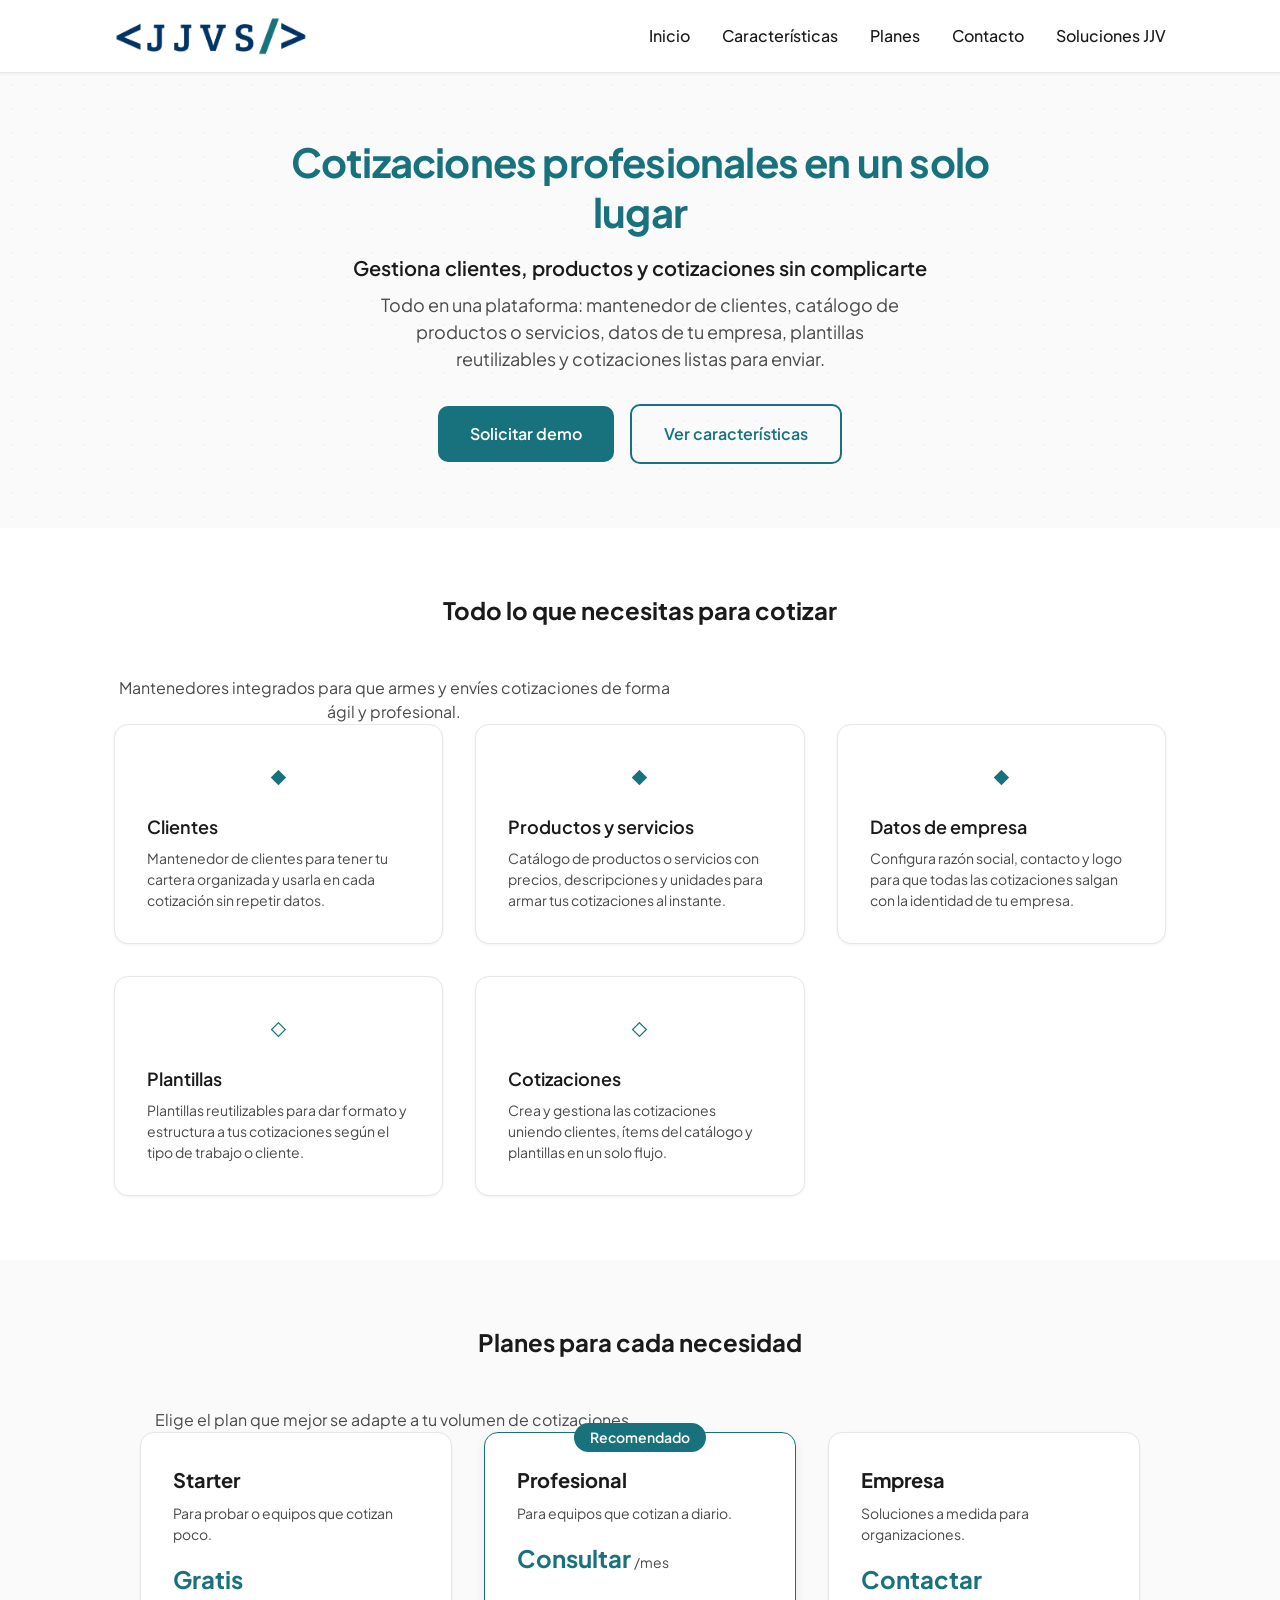
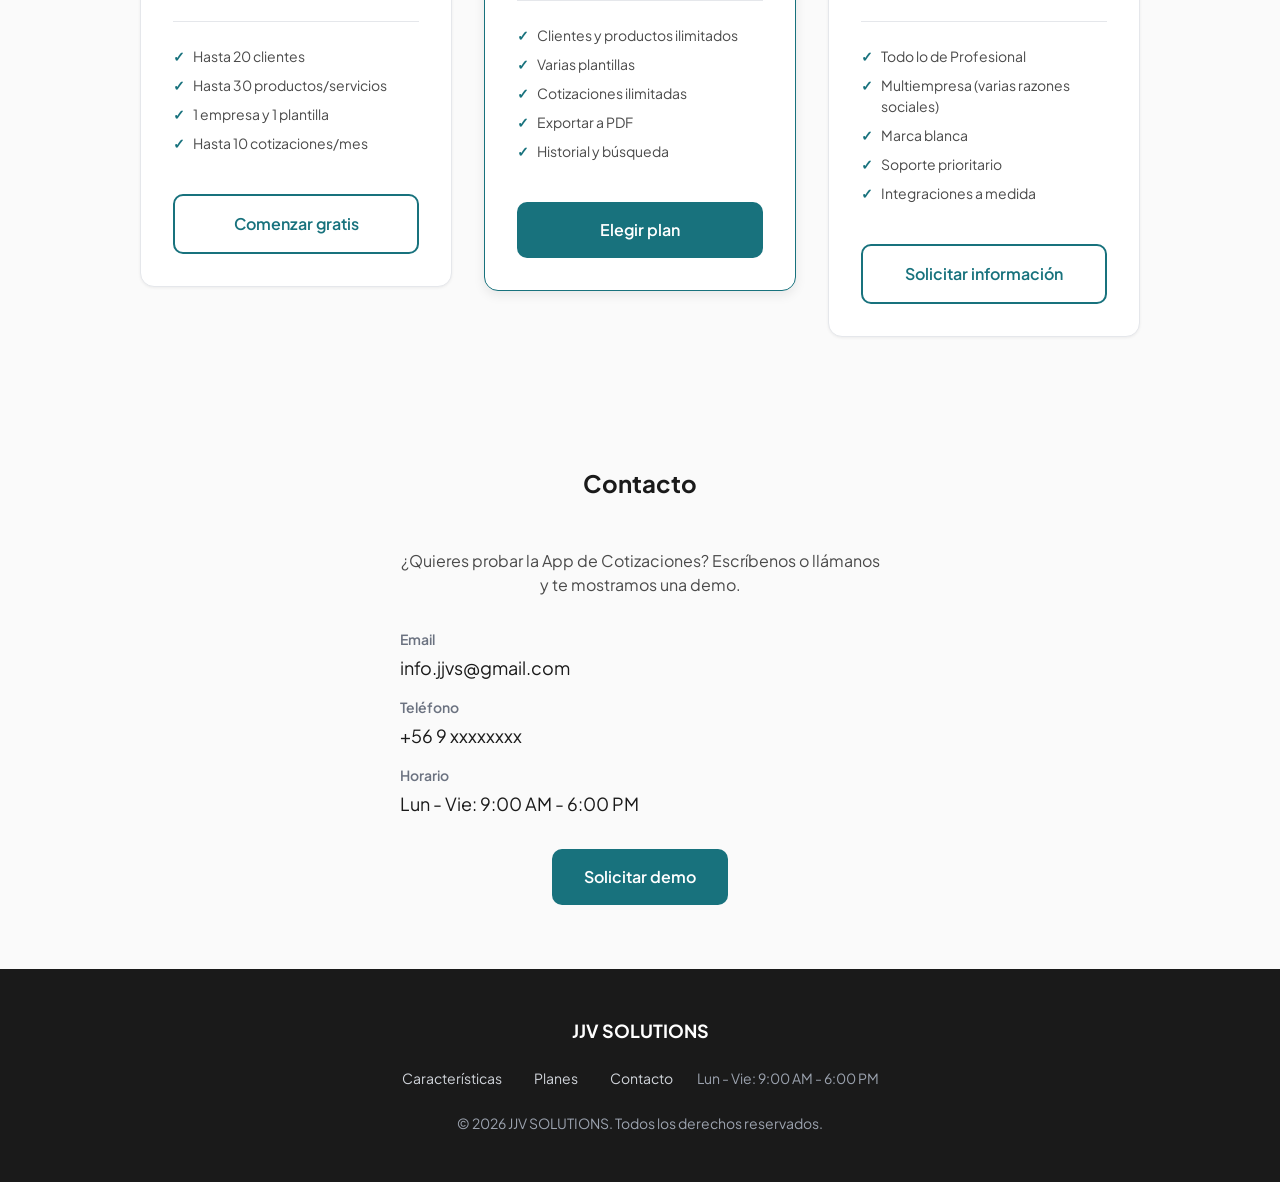
==== cotizaciones.html @ 113cea76 "first commit" ====
<!DOCTYPE html>
<html lang="es">
<head>
  <meta charset="UTF-8">
  <meta name="viewport" content="width=device-width, initial-scale=1.0">
  <meta name="description" content="App de Cotizaciones: gestiona clientes, productos, plantillas y emite cotizaciones profesionales. Todo en una sola plataforma. Solicita demo.">
  <title>App de Cotizaciones - Clientes, productos y cotizaciones | JJV SOLUTIONS</title>
  <link rel="preconnect" href="https://fonts.googleapis.com">
  <link rel="preconnect" href="https://fonts.gstatic.com" crossorigin>
  <link href="https://fonts.googleapis.com/css2?family=Plus+Jakarta+Sans:wght@400;500;600;700&display=swap" rel="stylesheet">
  <link rel="stylesheet" href="css/styles.css">
</head>
<body>
  <a href="#inicio" class="skip-link">Saltar al contenido principal</a>
  <header class="header" id="header">
    <div class="header__container">
      <a href="index.html" class="header__logo" aria-label="JJV SOLUTIONS - Inicio">
        <img src="assets/logo-2.png" alt="JJV SOLUTIONS - Logo" class="header__logo-img">
      </a>
      <button type="button" class="header__menu-btn" aria-label="Abrir menú" aria-expanded="false">
        <span class="header__menu-icon"></span>
      </button>
      <nav class="header__nav" aria-label="Navegación principal">
        <ul class="header__nav-list">
          <li><a href="#inicio" class="header__nav-link">Inicio</a></li>
          <li><a href="#caracteristicas" class="header__nav-link">Características</a></li>
          <li><a href="#planes" class="header__nav-link">Planes</a></li>
          <li><a href="#contacto" class="header__nav-link">Contacto</a></li>
          <li><a href="index.html#saas" class="header__nav-link">Soluciones JJV</a></li>
        </ul>
      </nav>
    </div>
  </header>

  <main>
    <section class="hero" id="inicio">
      <div class="hero__container">
        <h1 class="hero__title">Cotizaciones profesionales en un solo lugar</h1>
        <p class="hero__tagline">Gestiona clientes, productos y cotizaciones sin complicarte</p>
        <p class="hero__subtitle">Todo en una plataforma: mantenedor de clientes, catálogo de productos o servicios, datos de tu empresa, plantillas reutilizables y cotizaciones listas para enviar.</p>
        <div class="hero__actions">
          <a href="#contacto" class="btn btn--primary hero__cta">Solicitar demo</a>
          <a href="#caracteristicas" class="btn btn--secondary hero__cta-secondary">Ver características</a>
        </div>
      </div>
      <div class="hero__pattern" aria-hidden="true"></div>
    </section>

    <section class="section section--services" id="caracteristicas">
      <div class="container">
        <h2 class="section__title">Todo lo que necesitas para cotizar</h2>
        <p class="section__subtitle">Mantenedores integrados para que armes y envíes cotizaciones de forma ágil y profesional.</p>
        <div class="services-grid">
          <article class="card">
            <div class="card__icon" aria-hidden="true">◆</div>
            <h3 class="card__title">Clientes</h3>
            <p class="card__text">Mantenedor de clientes para tener tu cartera organizada y usarla en cada cotización sin repetir datos.</p>
          </article>
          <article class="card">
            <div class="card__icon" aria-hidden="true">◆</div>
            <h3 class="card__title">Productos y servicios</h3>
            <p class="card__text">Catálogo de productos o servicios con precios, descripciones y unidades para armar tus cotizaciones al instante.</p>
          </article>
          <article class="card">
            <div class="card__icon" aria-hidden="true">◆</div>
            <h3 class="card__title">Datos de empresa</h3>
            <p class="card__text">Configura razón social, contacto y logo para que todas las cotizaciones salgan con la identidad de tu empresa.</p>
          </article>
          <article class="card">
            <div class="card__icon" aria-hidden="true">◇</div>
            <h3 class="card__title">Plantillas</h3>
            <p class="card__text">Plantillas reutilizables para dar formato y estructura a tus cotizaciones según el tipo de trabajo o cliente.</p>
          </article>
          <article class="card">
            <div class="card__icon" aria-hidden="true">◇</div>
            <h3 class="card__title">Cotizaciones</h3>
            <p class="card__text">Crea y gestiona las cotizaciones uniendo clientes, ítems del catálogo y plantillas en un solo flujo.</p>
          </article>
        </div>
      </div>
    </section>

    <section class="section section--saas" id="planes">
      <div class="container">
        <h2 class="section__title">Planes para cada necesidad</h2>
        <p class="section__subtitle">Elige el plan que mejor se adapte a tu volumen de cotizaciones.</p>
        <div class="plans-grid">
          <article class="plan-card">
            <h3 class="plan-card__name">Starter</h3>
            <p class="plan-card__desc">Para probar o equipos que cotizan poco.</p>
            <div class="plan-card__price">
              <span class="plan-card__amount">Gratis</span>
            </div>
            <ul class="plan-card__features">
              <li>Hasta 20 clientes</li>
              <li>Hasta 30 productos/servicios</li>
              <li>1 empresa y 1 plantilla</li>
              <li>Hasta 10 cotizaciones/mes</li>
            </ul>
            <a href="#contacto" class="btn btn--secondary">Comenzar gratis</a>
          </article>
          <article class="plan-card plan-card--featured">
            <span class="plan-card__badge">Recomendado</span>
            <h3 class="plan-card__name">Profesional</h3>
            <p class="plan-card__desc">Para equipos que cotizan a diario.</p>
            <div class="plan-card__price">
              <span class="plan-card__amount">Consultar</span>
              <span class="plan-card__period">/mes</span>
            </div>
            <ul class="plan-card__features">
              <li>Clientes y productos ilimitados</li>
              <li>Varias plantillas</li>
              <li>Cotizaciones ilimitadas</li>
              <li>Exportar a PDF</li>
              <li>Historial y búsqueda</li>
            </ul>
            <a href="#contacto" class="btn btn--primary">Elegir plan</a>
          </article>
          <article class="plan-card">
            <h3 class="plan-card__name">Empresa</h3>
            <p class="plan-card__desc">Soluciones a medida para organizaciones.</p>
            <div class="plan-card__price">
              <span class="plan-card__amount">Contactar</span>
            </div>
            <ul class="plan-card__features">
              <li>Todo lo de Profesional</li>
              <li>Multiempresa (varias razones sociales)</li>
              <li>Marca blanca</li>
              <li>Soporte prioritario</li>
              <li>Integraciones a medida</li>
            </ul>
            <a href="#contacto" class="btn btn--secondary">Solicitar información</a>
          </article>
        </div>
      </div>
    </section>

    <section class="section section--contact" id="contacto">
      <div class="container">
        <h2 class="section__title">Contacto</h2>
        <div class="contact-content">
          <p class="contact__intro">¿Quieres probar la App de Cotizaciones? Escríbenos o llámanos y te mostramos una demo.</p>
          <ul class="contact-list">
            <li>
              <span class="contact-list__label">Email</span>
              <a href="mailto:info.jjvs@gmail.com" class="contact-list__link">info.jjvs@gmail.com</a>
            </li>
            <li>
              <span class="contact-list__label">Teléfono</span>
              <a href="tel:+56933481810" class="contact-list__link">+56 9 xxxxxxxx</a>
            </li>
            <li>
              <span class="contact-list__label">Horario</span>
              <span class="contact-list__value">Lun - Vie: 9:00 AM - 6:00 PM</span>
            </li>
          </ul>
          <a href="mailto:info.jjvs@gmail.com?subject=App%20Cotizaciones" class="btn btn--primary contact__cta">Solicitar demo</a>
        </div>
      </div>
    </section>
  </main>

  <footer class="footer">
    <div class="container footer__container">
      <div class="footer__brand">
        <a href="index.html" class="footer__logo-text">JJV SOLUTIONS</a>
      </div>
      <nav class="footer__nav" aria-label="Enlaces del pie">
        <a href="#caracteristicas" class="footer__link">Características</a>
        <a href="#planes" class="footer__link">Planes</a>
        <a href="#contacto" class="footer__link">Contacto</a>
      </nav>
      <p class="footer__schedule">Lun - Vie: 9:00 AM - 6:00 PM</p>
      <p class="footer__copy">&copy; <span id="year"></span> JJV SOLUTIONS. Todos los derechos reservados.</p>
    </div>
  </footer>

  <script src="js/main.js"></script>
</body>
</html>
---- css/styles.css ----
/* ============================================
   JJV SOLUTIONS - Landing page styles
   ============================================ */

:root {
  /* Colores */
  --color-primary: #18727d;
  --color-primary-light: #1e8a98;
  --color-primary-dark: #125a63;
  --color-bg: #ffffff;
  --color-bg-soft: #fafafa;
  --color-text: #1a1a1a;
  --color-text-muted: #4a4a4a;
  --color-text-light: #6b7280;
  --color-border: #e5e7eb;

  /* Tipografía */
  --font-family: 'Plus Jakarta Sans', -apple-system, BlinkMacSystemFont, sans-serif;
  --font-size-base: 1rem;
  --font-size-sm: 0.875rem;
  --font-size-lg: 1.125rem;
  --font-size-xl: 1.25rem;
  --font-size-2xl: 1.5rem;
  --font-size-3xl: 2rem;
  --font-size-4xl: 2.5rem;
  --line-height-tight: 1.25;
  --line-height-normal: 1.5;

  /* Espaciado */
  --space-xs: 0.25rem;
  --space-sm: 0.5rem;
  --space-md: 1rem;
  --space-lg: 1.5rem;
  --space-xl: 2rem;
  --space-2xl: 3rem;
  --space-3xl: 4rem;

  /* Bordes y sombras */
  --radius-sm: 6px;
  --radius-md: 10px;
  --radius-lg: 14px;
  --shadow-sm: 0 1px 3px rgba(0, 0, 0, 0.06);
  --shadow-md: 0 4px 12px rgba(0, 0, 0, 0.08);
  --shadow-lg: 0 10px 30px rgba(0, 0, 0, 0.1);

  /* Header */
  --header-height: 72px;
}

/* Reset y base */
*,
*::before,
*::after {
  box-sizing: border-box;
}

html {
  scroll-behavior: smooth;
}

body {
  margin: 0;
  font-family: var(--font-family);
  font-size: var(--font-size-base);
  line-height: var(--line-height-normal);
  color: var(--color-text);
  background-color: var(--color-bg);
}

img {
  max-width: 100%;
  height: auto;
  display: block;
}

.skip-link {
  position: absolute;
  top: -100px;
  left: var(--space-md);
  padding: var(--space-sm) var(--space-md);
  background: var(--color-primary);
  color: white;
  font-weight: 600;
  z-index: 1000;
  border-radius: var(--radius-sm);
  transition: top 0.2s ease;
}

.skip-link:focus {
  top: var(--space-md);
  outline: 2px solid white;
  outline-offset: 2px;
}

a {
  color: var(--color-primary);
  text-decoration: none;
}

a:hover {
  color: var(--color-primary-dark);
}

a:focus-visible,
button:focus-visible {
  outline: 2px solid var(--color-primary);
  outline-offset: 2px;
}

/* Utilidades */
.container {
  width: 100%;
  max-width: 1100px;
  margin-left: auto;
  margin-right: auto;
  padding-left: var(--space-lg);
  padding-right: var(--space-lg);
}

/* ============================================
   Header
   ============================================ */
.header {
  position: sticky;
  top: 0;
  z-index: 100;
  background-color: var(--color-bg);
  box-shadow: var(--shadow-sm);
  border-bottom: 1px solid var(--color-border);
}

.header__container {
  display: flex;
  align-items: center;
  justify-content: space-between;
  max-width: 1100px;
  margin: 0 auto;
  padding: var(--space-md) var(--space-lg);
  min-height: var(--header-height);
}

.header__logo {
  display: flex;
  align-items: center;
}

.header__logo-img {
  height: 40px;
  width: auto;
  object-fit: contain;
}

.header__menu-btn {
  display: none;
  flex-direction: column;
  justify-content: center;
  gap: 5px;
  width: 44px;
  height: 44px;
  padding: 0;
  border: none;
  background: transparent;
  cursor: pointer;
  border-radius: var(--radius-sm);
  color: var(--color-text);
}

.header__menu-btn:hover {
  background-color: var(--color-bg-soft);
}

.header__menu-icon,
.header__menu-icon::before,
.header__menu-icon::after {
  display: block;
  width: 22px;
  height: 2px;
  background-color: var(--color-text);
  border-radius: 1px;
  transition: transform 0.2s ease;
}

.header__menu-icon {
  position: relative;
}

.header__menu-icon::before,
.header__menu-icon::after {
  content: '';
  position: absolute;
  left: 0;
}

.header__menu-icon::before {
  top: -7px;
}

.header__menu-icon::after {
  top: 7px;
}

.header__menu-btn[aria-expanded="true"] .header__menu-icon {
  background: transparent;
}

.header__menu-btn[aria-expanded="true"] .header__menu-icon::before {
  top: 0;
  transform: rotate(45deg);
}

.header__menu-btn[aria-expanded="true"] .header__menu-icon::after {
  top: 0;
  transform: rotate(-45deg);
}

.header__nav-list {
  display: flex;
  align-items: center;
  gap: var(--space-xl);
  list-style: none;
  margin: 0;
  padding: 0;
}

.header__nav-link {
  font-weight: 500;
  color: var(--color-text);
  padding: var(--space-sm) 0;
}

.header__nav-link:hover {
  color: var(--color-primary);
}

/* ============================================
   Hero
   ============================================ */
.hero {
  position: relative;
  padding: var(--space-3xl) var(--space-lg);
  background-color: var(--color-bg-soft);
  overflow: hidden;
}

.hero__pattern {
  position: absolute;
  inset: 0;
  opacity: 0.04;
  background-image: radial-gradient(var(--color-primary) 1px, transparent 1px);
  background-size: 24px 24px;
  pointer-events: none;
}

.hero__container {
  position: relative;
  max-width: 700px;
  margin: 0 auto;
  text-align: center;
}

.hero__title {
  margin: 0 0 var(--space-md);
  font-size: clamp(var(--font-size-3xl), 5vw, var(--font-size-4xl));
  font-weight: 700;
  color: var(--color-primary);
  letter-spacing: -0.02em;
  line-height: var(--line-height-tight);
}

.hero__tagline {
  margin: 0 0 var(--space-sm);
  font-size: var(--font-size-xl);
  font-weight: 600;
  color: var(--color-text);
}

.hero__subtitle {
  margin: 0 0 var(--space-xl);
  font-size: var(--font-size-lg);
  color: var(--color-text-muted);
  max-width: 520px;
  margin-left: auto;
  margin-right: auto;
}

.hero__cta {
  display: inline-block;
}

.hero__actions {
  display: flex;
  flex-wrap: wrap;
  gap: var(--space-md);
  justify-content: center;
  align-items: center;
}

.hero__actions .hero__cta,
.hero__actions .hero__cta-secondary {
  margin: 0;
}

/* ============================================
   Botones
   ============================================ */
.btn {
  display: inline-block;
  padding: var(--space-md) var(--space-xl);
  font-family: var(--font-family);
  font-size: var(--font-size-base);
  font-weight: 600;
  text-align: center;
  border-radius: var(--radius-md);
  border: none;
  cursor: pointer;
  transition: background-color 0.2s ease, transform 0.1s ease;
}

.btn--primary {
  background-color: var(--color-primary);
  color: white;
}

.btn--primary:hover {
  background-color: var(--color-primary-light);
}

.btn--secondary {
  background-color: transparent;
  color: var(--color-primary);
  border: 2px solid var(--color-primary);
}

.btn--secondary:hover {
  background-color: rgba(24, 114, 125, 0.08);
}

.btn:active {
  transform: scale(0.98);
}

/* ============================================
   Secciones genéricas
   ============================================ */
.section {
  padding: var(--space-3xl) 0;
}

.section__title {
  margin: 0 0 var(--space-2xl);
  font-size: var(--font-size-2xl);
  font-weight: 700;
  color: var(--color-text);
  text-align: center;
}

.section__subtitle {
  margin: -var(--space-xl) auto var(--space-2xl);
  font-size: var(--font-size-base);
  color: var(--color-text-muted);
  text-align: center;
  max-width: 560px;
}

/* ============================================
   Servicios - Grid de cards
   ============================================ */
.section--services {
  background-color: var(--color-bg);
}

.services-grid {
  display: grid;
  grid-template-columns: repeat(auto-fit, minmax(280px, 1fr));
  gap: var(--space-xl);
}

.card {
  padding: var(--space-xl);
  background-color: var(--color-bg);
  border: 1px solid var(--color-border);
  border-radius: var(--radius-lg);
  box-shadow: var(--shadow-sm);
  transition: box-shadow 0.2s ease, border-color 0.2s ease;
}

.card:hover {
  box-shadow: var(--shadow-md);
  border-color: var(--color-primary);
}

.card__icon {
  min-width: 40px;
  width: auto;
  height: 40px;
  display: flex;
  align-items: center;
  justify-content: center;
  margin-bottom: var(--space-md);
  font-size: 1.25rem;
  color: var(--color-primary);
}

.card__title {
  margin: 0 0 var(--space-sm);
  font-size: var(--font-size-lg);
  font-weight: 600;
  color: var(--color-text);
}

.card__text {
  margin: 0;
  font-size: var(--font-size-sm);
  color: var(--color-text-muted);
  line-height: var(--line-height-normal);
}

.card__link {
  display: inline-block;
  margin-top: var(--space-md);
  font-size: var(--font-size-sm);
  font-weight: 600;
}

.card__link:hover {
  text-decoration: underline;
}

/* ============================================
   SaaS
   ============================================ */
.section--saas {
  background-color: var(--color-bg-soft);
}

.saas-grid {
  display: grid;
  grid-template-columns: repeat(auto-fit, minmax(240px, 1fr));
  gap: var(--space-lg);
}

.card--saas {
  background-color: var(--color-bg);
}

/* ============================================
   Tecnologías
   ============================================ */
.section--tech {
  background-color: var(--color-bg);
}

.tech-list {
  display: flex;
  flex-wrap: wrap;
  justify-content: center;
  gap: var(--space-md);
}

.tech-badge {
  display: inline-block;
  padding: var(--space-sm) var(--space-lg);
  font-size: var(--font-size-sm);
  font-weight: 600;
  color: var(--color-text-muted);
  background-color: var(--color-bg-soft);
  border: 1px solid var(--color-border);
  border-radius: 9999px;
  transition: color 0.2s ease, border-color 0.2s ease, background-color 0.2s ease;
}

.tech-badge:hover {
  color: var(--color-primary);
  border-color: var(--color-primary);
  background-color: rgba(24, 114, 125, 0.06);
}

/* ============================================
   Estadísticas
   ============================================ */
.section--stats {
  padding: var(--space-2xl) 0;
  background-color: var(--color-primary);
  color: white;
}

.stats-grid {
  display: grid;
  grid-template-columns: repeat(auto-fit, minmax(200px, 1fr));
  gap: var(--space-xl);
  justify-items: center;
  text-align: center;
}

.stat-block__number {
  display: block;
  font-size: clamp(var(--font-size-3xl), 4vw, var(--font-size-4xl));
  font-weight: 700;
  line-height: var(--line-height-tight);
  margin-bottom: var(--space-xs);
}

.stat-block__label {
  font-size: var(--font-size-sm);
  opacity: 0.95;
  text-transform: lowercase;
}

/* ============================================
   Contacto
   ============================================ */
.section--contact {
  background-color: var(--color-bg-soft);
}

.contact-content {
  max-width: 480px;
  margin: 0 auto;
  text-align: center;
}

.contact__intro {
  margin: 0 0 var(--space-xl);
  color: var(--color-text-muted);
}

.contact-list {
  list-style: none;
  margin: 0 0 var(--space-xl);
  padding: 0;
  text-align: left;
}

.contact-list li {
  margin-bottom: var(--space-md);
}

.contact-list__label {
  display: block;
  font-size: var(--font-size-sm);
  font-weight: 600;
  color: var(--color-text-light);
  margin-bottom: var(--space-xs);
}

.contact-list__link,
.contact-list__value {
  font-size: var(--font-size-lg);
  color: var(--color-text);
}

.contact-list__link:hover {
  text-decoration: underline;
}

.contact__cta {
  display: inline-block;
}

/* ============================================
   Footer
   ============================================ */
.footer {
  padding: var(--space-2xl) var(--space-lg);
  background-color: var(--color-text);
  color: #9ca3af;
  font-size: var(--font-size-sm);
}

.footer__container {
  display: flex;
  flex-wrap: wrap;
  align-items: center;
  justify-content: center;
  gap: var(--space-lg);
  text-align: center;
}

.footer__brand {
  width: 100%;
}

.footer__logo-text {
  font-weight: 700;
  font-size: var(--font-size-lg);
  color: white;
}

.footer__nav {
  display: flex;
  gap: var(--space-xl);
}

.footer__link {
  color: #d1d5db;
}

.footer__link:hover {
  color: white;
}

.footer__schedule {
  margin: 0;
}

.footer__copy {
  margin: 0;
  width: 100%;
}

/* ============================================
   Responsive
   ============================================ */
@media (max-width: 768px) {
  .header__menu-btn {
    display: flex;
  }

  .header__nav {
    position: absolute;
    top: 100%;
    left: 0;
    right: 0;
    background-color: var(--color-bg);
    box-shadow: var(--shadow-md);
    border-bottom: 1px solid var(--color-border);
    max-height: 0;
    overflow: hidden;
    transition: max-height 0.3s ease;
  }

  .header__nav.is-open {
    max-height: 280px;
  }

  .header__nav-list {
    flex-direction: column;
    padding: var(--space-lg);
    gap: 0;
  }

  .header__nav-list li {
    width: 100%;
    border-bottom: 1px solid var(--color-border);
  }

  .header__nav-list li:last-child {
    border-bottom: none;
  }

  .header__nav-link {
    display: block;
    padding: var(--space-md);
  }

  .hero {
    padding: var(--space-2xl) var(--space-md);
  }

  .section {
    padding: var(--space-2xl) 0;
  }

  .section__title {
    margin-bottom: var(--space-xl);
    font-size: var(--font-size-xl);
  }

  .services-grid {
    grid-template-columns: 1fr;
    gap: var(--space-lg);
  }

  .saas-grid {
    grid-template-columns: 1fr;
  }

  .footer__container {
    flex-direction: column;
  }

  .footer__nav {
    order: 1;
  }

  .footer__schedule {
    order: 2;
  }

  .footer__copy {
    order: 3;
  }
}

@media (max-width: 480px) {
  .container {
    padding-left: var(--space-md);
    padding-right: var(--space-md);
  }

  .hero__title {
    font-size: var(--font-size-3xl);
  }

  .hero__tagline {
    font-size: var(--font-size-lg);
  }

  .hero__subtitle {
    font-size: var(--font-size-base);
  }

  .card {
    padding: var(--space-lg);
  }

  .tech-list {
    gap: var(--space-sm);
  }

  .tech-badge {
    padding: var(--space-sm) var(--space-md);
    font-size: 0.8125rem;
  }
}

/* ============================================
   Animación al scroll (opcional)
   ============================================ */
.animate-on-scroll {
  opacity: 0;
  transform: translateY(20px);
  transition: opacity 0.5s ease, transform 0.5s ease;
}

.animate-on-scroll.is-visible {
  opacity: 1;
  transform: translateY(0);
}

/* Hero visible desde el inicio (evita parpadeo) */
.hero.animate-on-scroll {
  opacity: 1;
  transform: translateY(0);
}

/* ============================================
   Landing Reservas n8n - Flujo "Cómo funciona"
   ============================================ */
.flow-steps {
  display: grid;
  grid-template-columns: repeat(3, 1fr);
  gap: var(--space-xl);
  align-items: start;
  max-width: 900px;
  margin: 0 auto;
}

.flow-step {
  position: relative;
  padding: var(--space-xl);
  background-color: var(--color-bg);
  border: 1px solid var(--color-border);
  border-radius: var(--radius-lg);
  box-shadow: var(--shadow-sm);
  transition: box-shadow 0.2s ease, border-color 0.2s ease;
}

.flow-step:hover {
  box-shadow: var(--shadow-md);
  border-color: var(--color-primary);
}

.flow-step__number {
  display: inline-flex;
  align-items: center;
  justify-content: center;
  width: 40px;
  height: 40px;
  margin-bottom: var(--space-md);
  font-size: var(--font-size-xl);
  font-weight: 700;
  color: white;
  background-color: var(--color-primary);
  border-radius: 50%;
}

.flow-step__title {
  margin: 0 0 var(--space-sm);
  font-size: var(--font-size-lg);
  font-weight: 600;
  color: var(--color-text);
}

.flow-step__text {
  margin: 0;
  font-size: var(--font-size-sm);
  color: var(--color-text-muted);
  line-height: var(--line-height-normal);
}

.section__sub {
  margin: var(--space-xl) 0 0;
  text-align: center;
  font-size: var(--font-size-sm);
  color: var(--color-text-light);
}

.section__sub a {
  font-weight: 600;
}

/* Footer: logo como enlace (landing reservas) */
.footer a.footer__logo-text {
  color: white;
}

.footer a.footer__logo-text:hover {
  color: #e5e7eb;
}

@media (max-width: 768px) {
  .flow-steps {
    grid-template-columns: 1fr;
    gap: var(--space-lg);
  }
}

/* ============================================
   Landing Encuestas - Planes
   ============================================ */
.plans-grid {
  display: grid;
  grid-template-columns: repeat(3, 1fr);
  gap: var(--space-xl);
  align-items: start;
  max-width: 1000px;
  margin: 0 auto;
}

.plan-card {
  position: relative;
  padding: var(--space-xl);
  background-color: var(--color-bg);
  border: 1px solid var(--color-border);
  border-radius: var(--radius-lg);
  box-shadow: var(--shadow-sm);
  transition: box-shadow 0.2s ease, border-color 0.2s ease;
  display: flex;
  flex-direction: column;
}

.plan-card:hover {
  box-shadow: var(--shadow-md);
  border-color: var(--color-primary);
}

.plan-card--featured {
  border-color: var(--color-primary);
  box-shadow: var(--shadow-md);
}

.plan-card__badge {
  position: absolute;
  top: -10px;
  left: 50%;
  transform: translateX(-50%);
  padding: var(--space-xs) var(--space-md);
  font-size: var(--font-size-sm);
  font-weight: 600;
  color: white;
  background-color: var(--color-primary);
  border-radius: 9999px;
}

.plan-card__name {
  margin: 0 0 var(--space-sm);
  font-size: var(--font-size-xl);
  font-weight: 700;
  color: var(--color-text);
}

.plan-card__desc {
  margin: 0 0 var(--space-md);
  font-size: var(--font-size-sm);
  color: var(--color-text-muted);
}

.plan-card__price {
  margin: 0 0 var(--space-lg);
  padding-bottom: var(--space-lg);
  border-bottom: 1px solid var(--color-border);
}

.plan-card__amount {
  font-size: var(--font-size-2xl);
  font-weight: 700;
  color: var(--color-primary);
}

.plan-card__period {
  font-size: var(--font-size-sm);
  color: var(--color-text-muted);
}

.plan-card__features {
  list-style: none;
  margin: 0 0 var(--space-xl);
  padding: 0;
  flex-grow: 1;
}

.plan-card__features li {
  position: relative;
  padding-left: 1.25rem;
  margin-bottom: var(--space-sm);
  font-size: var(--font-size-sm);
  color: var(--color-text-muted);
}

.plan-card__features li::before {
  content: "✓";
  position: absolute;
  left: 0;
  color: var(--color-primary);
  font-weight: 600;
}

.plan-card .btn {
  width: 100%;
  margin-top: auto;
}

@media (max-width: 768px) {
  .plans-grid {
    grid-template-columns: 1fr;
    gap: var(--space-lg);
  }
}
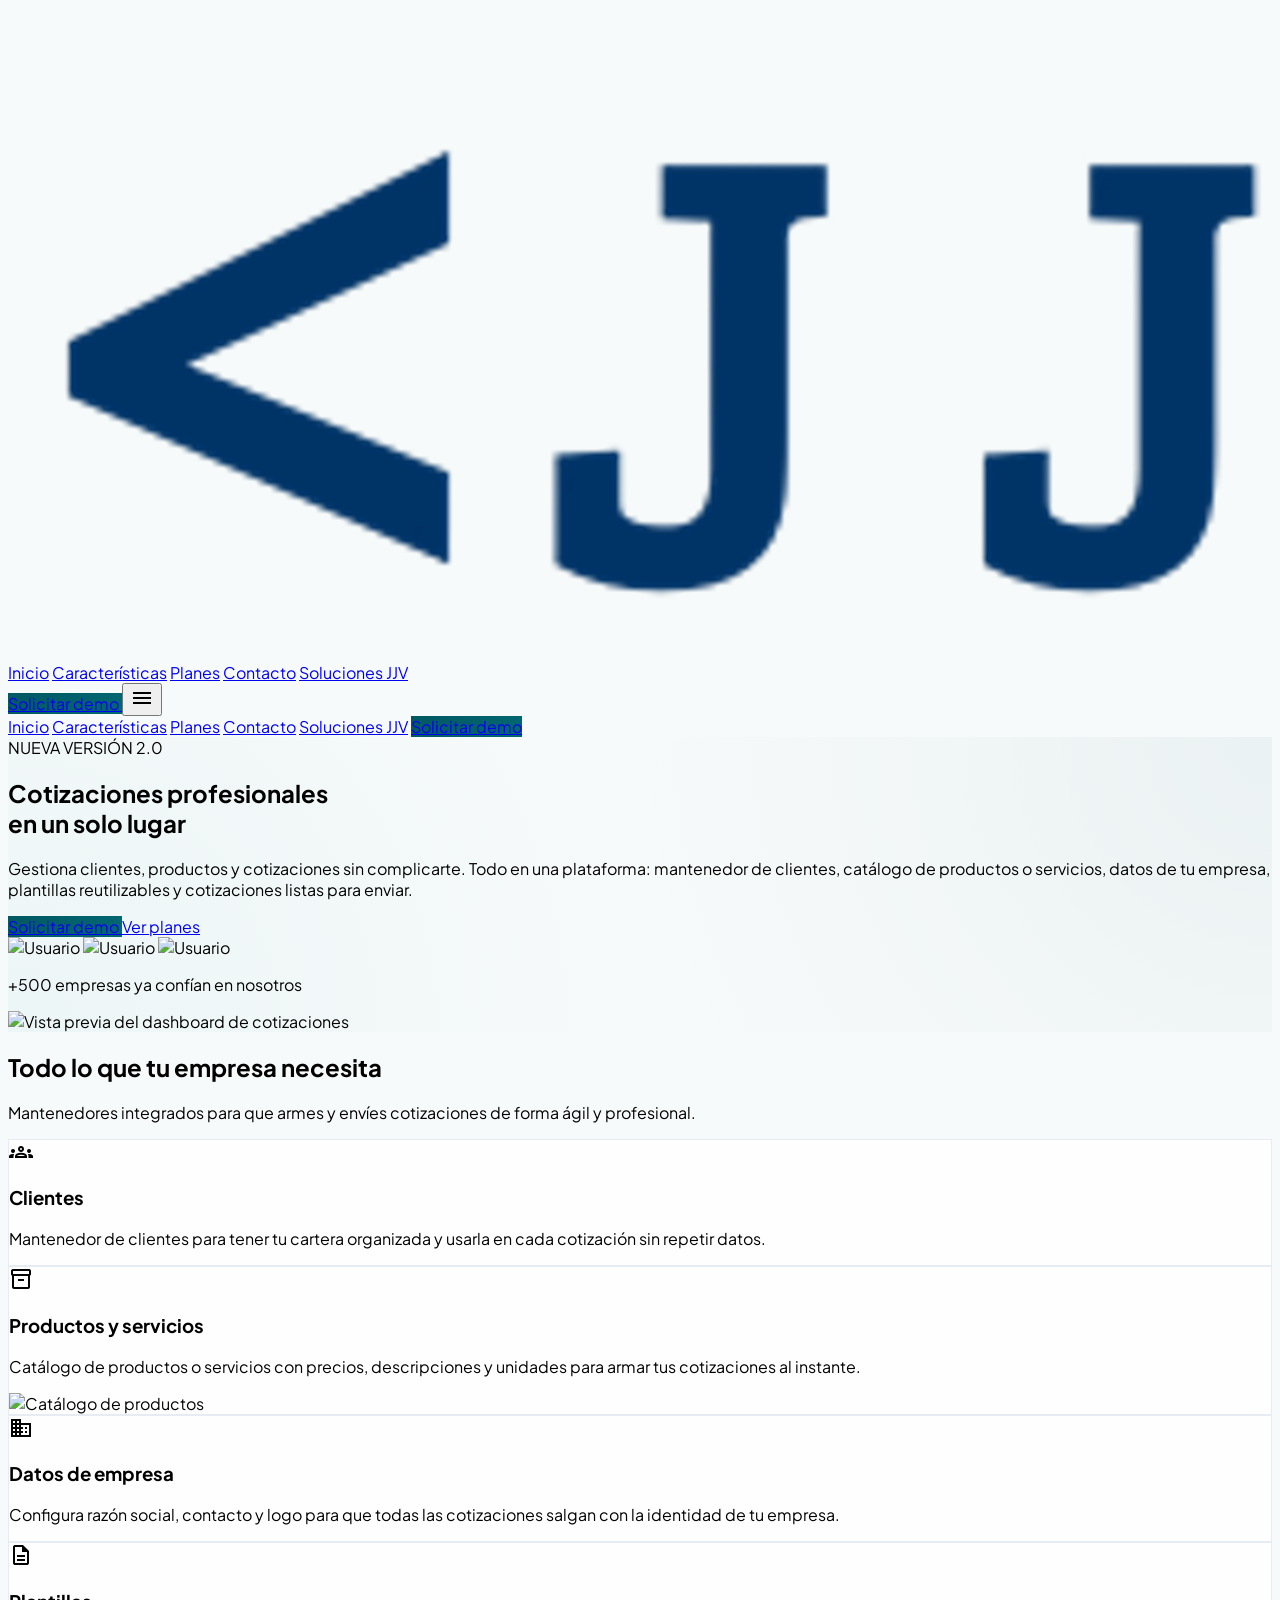
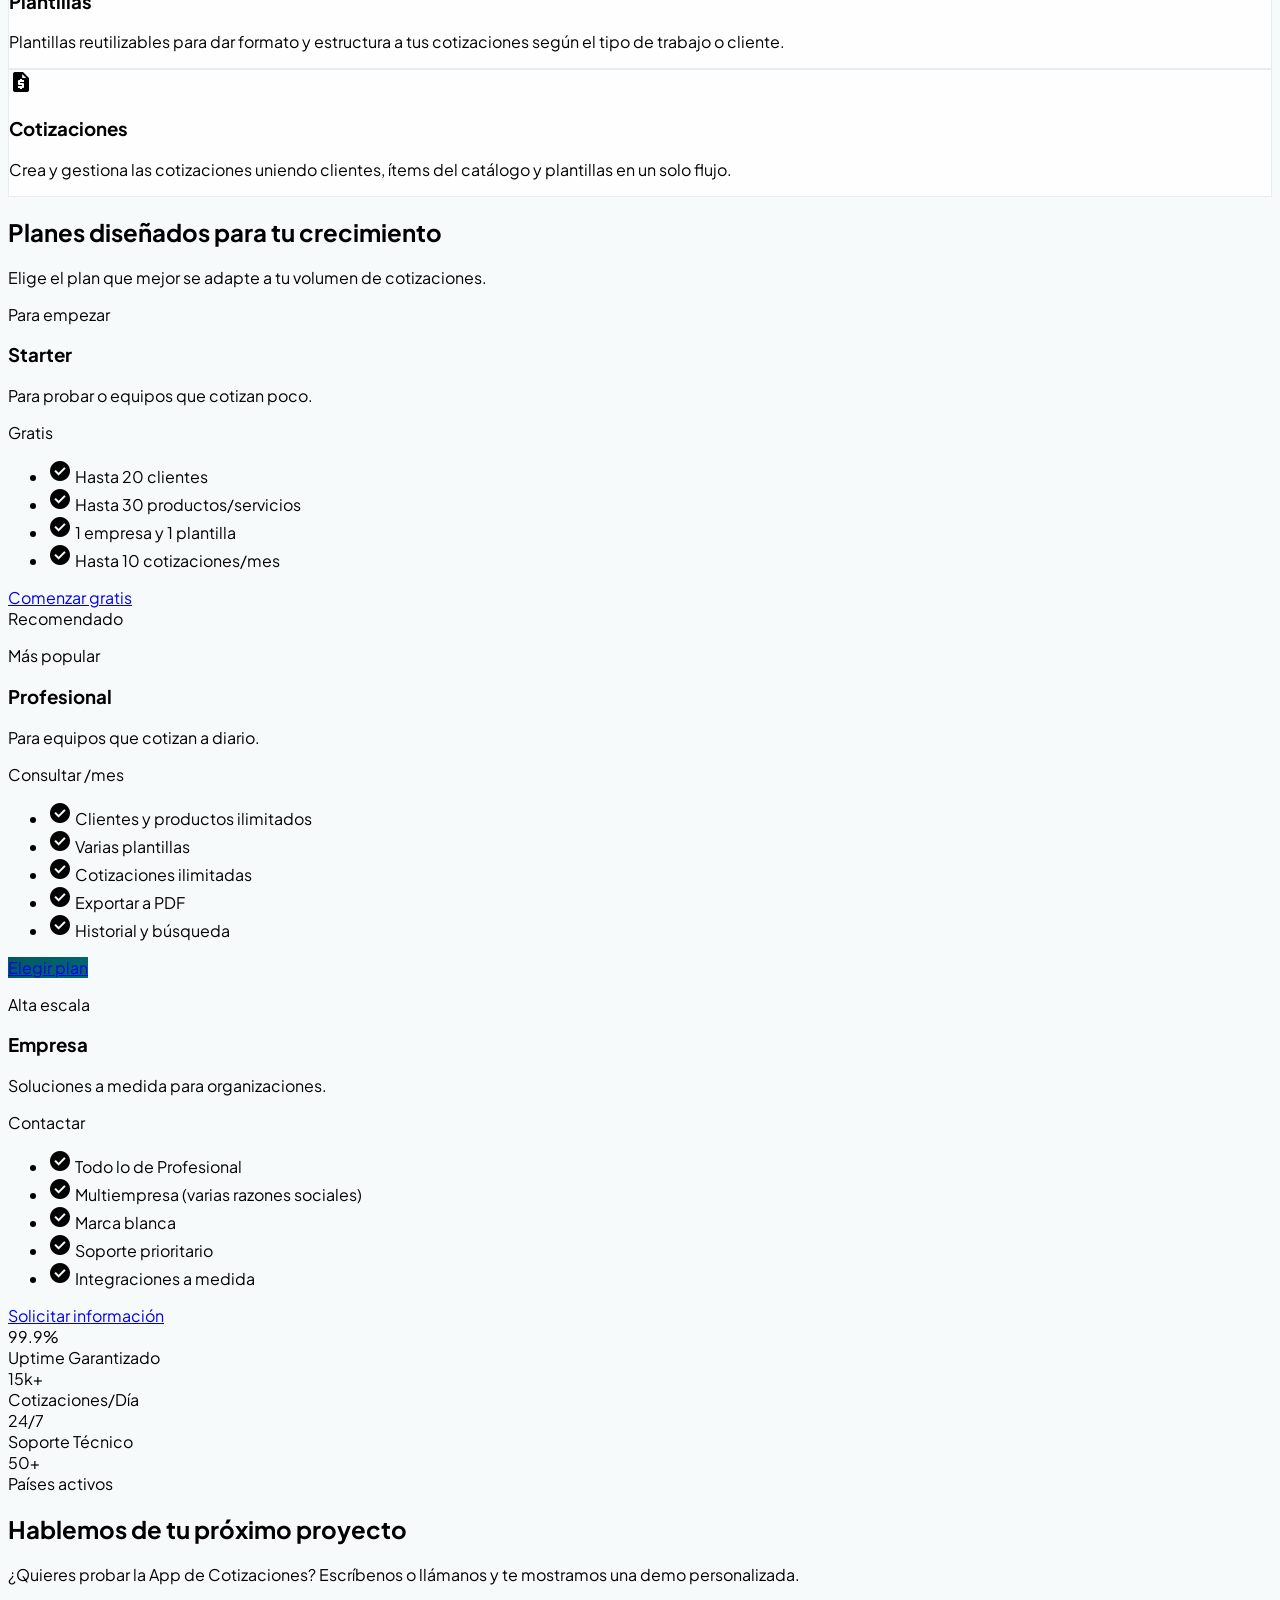
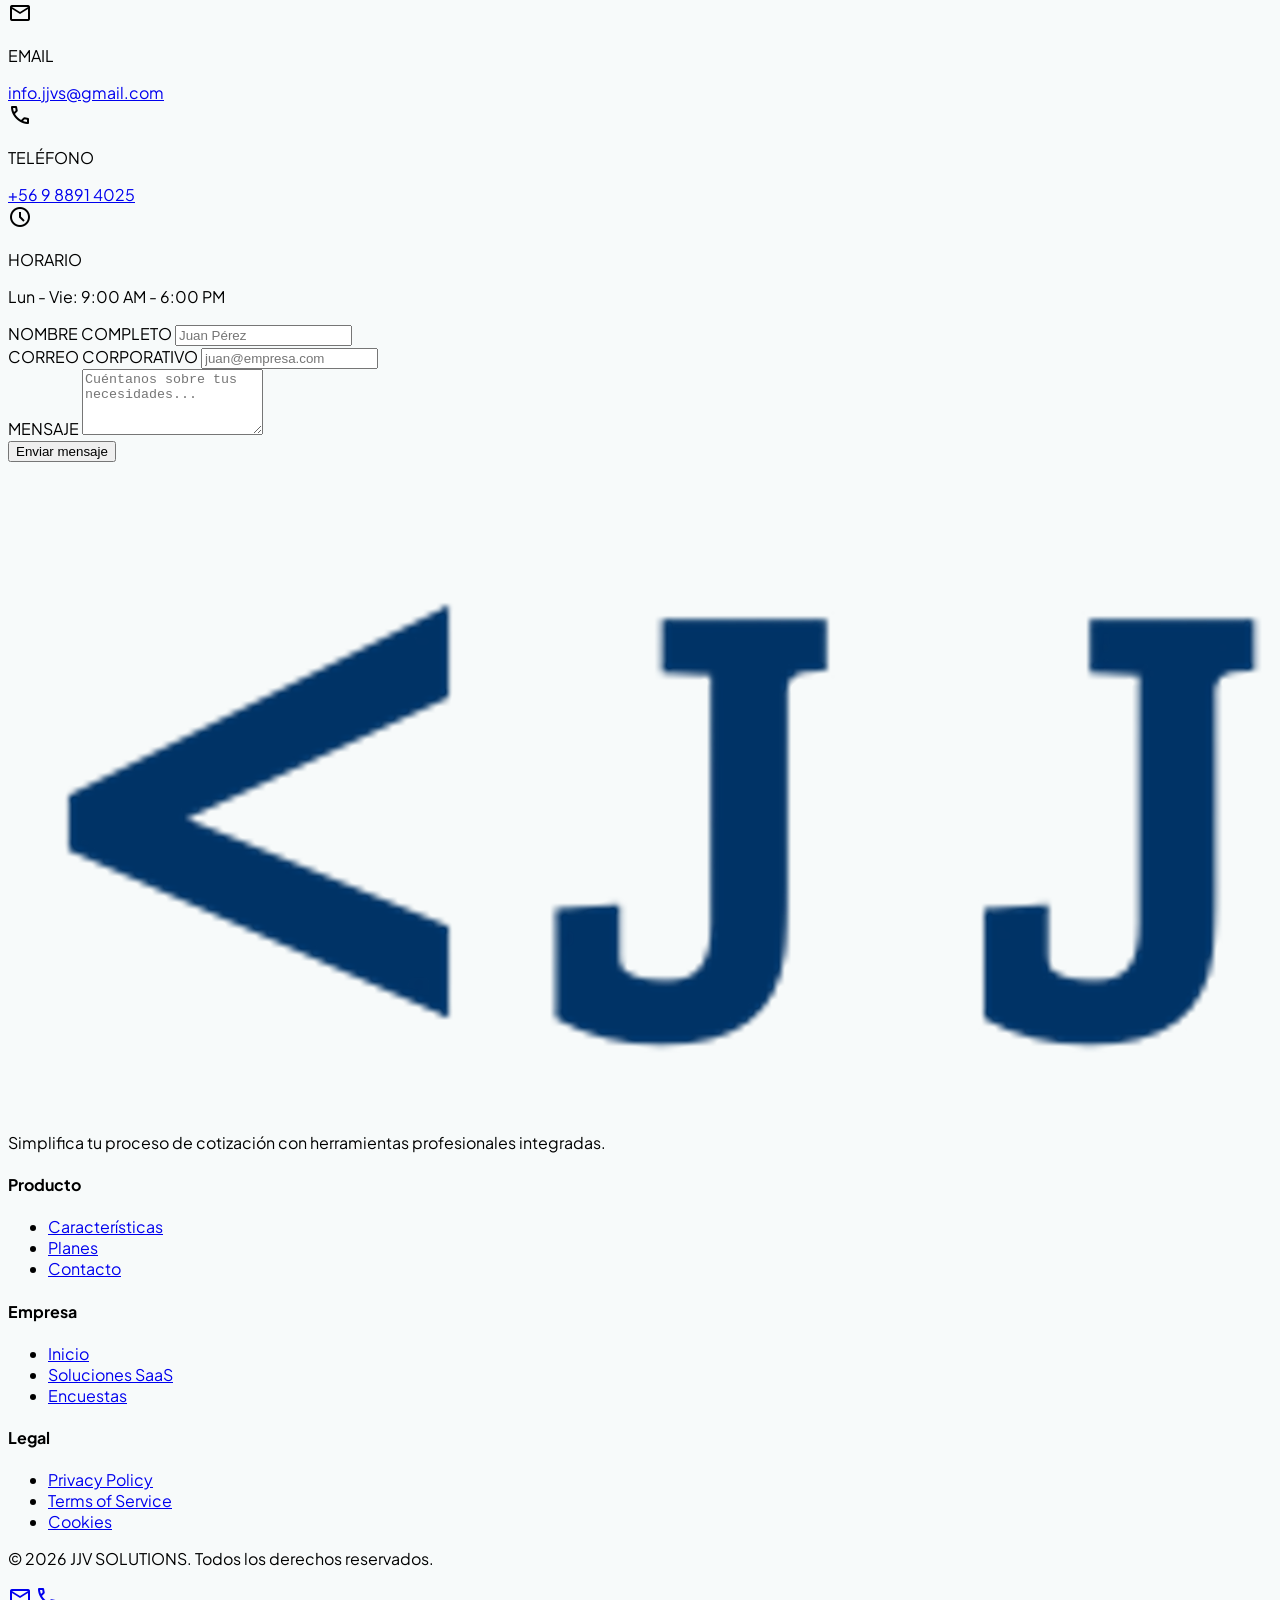
==== commit 1672bd75: "[feature]:[update design of the lading page]" ====
--- a/cotizaciones.html
+++ b/cotizaciones.html
@@ -1,180 +1,541 @@
 <!DOCTYPE html>
-<html lang="es">
+<html class="scroll-smooth" lang="es">
 <head>
-  <meta charset="UTF-8">
-  <meta name="viewport" content="width=device-width, initial-scale=1.0">
+  <meta charset="utf-8">
+  <meta content="width=device-width, initial-scale=1.0" name="viewport">
   <meta name="description" content="App de Cotizaciones: gestiona clientes, productos, plantillas y emite cotizaciones profesionales. Todo en una sola plataforma. Solicita demo.">
-  <title>App de Cotizaciones - Clientes, productos y cotizaciones | JJV SOLUTIONS</title>
-  <link rel="preconnect" href="https://fonts.googleapis.com">
-  <link rel="preconnect" href="https://fonts.gstatic.com" crossorigin>
-  <link href="https://fonts.googleapis.com/css2?family=Plus+Jakarta+Sans:wght@400;500;600;700&display=swap" rel="stylesheet">
-  <link rel="stylesheet" href="css/styles.css">
+  <title>JJV SOLUTIONS | Sistema de Cotizaciones SaaS</title>
+  <link href="https://fonts.googleapis.com" rel="preconnect">
+  <link crossorigin="" href="https://fonts.gstatic.com" rel="preconnect">
+  <link href="https://fonts.googleapis.com/css2?family=Plus+Jakarta+Sans:wght@400;500;600;700;800&amp;display=swap" rel="stylesheet">
+  <link href="https://fonts.googleapis.com/css2?family=Material+Symbols+Outlined:wght,FILL@100..700,0..1&amp;display=swap" rel="stylesheet">
+  <script src="https://cdn.tailwindcss.com?plugins=forms,container-queries"></script>
+  <script id="tailwind-config">
+    tailwind.config = {
+      darkMode: "class",
+      theme: {
+        extend: {
+          "colors": {
+            "inverse-primary": "#85d3df",
+            "surface-container-low": "#f1f4f4",
+            "on-primary": "#ffffff",
+            "inverse-on-surface": "#eef1f2",
+            "on-secondary-fixed": "#001b3f",
+            "on-primary-container": "#abf3ff",
+            "outline": "#6f797b",
+            "primary-container": "#18727d",
+            "slate-muted": "#475569",
+            "background": "#f7fafa",
+            "on-surface": "#181c1d",
+            "secondary": "#405e93",
+            "on-tertiary-container": "#ffe1d0",
+            "tertiary-fixed": "#ffdcc6",
+            "outline-variant": "#bec8ca",
+            "error": "#ba1a1a",
+            "tertiary": "#774217",
+            "surface-tint": "#016873",
+            "on-tertiary": "#ffffff",
+            "on-secondary-fixed-variant": "#264679",
+            "primary": "#005862",
+            "on-tertiary-fixed-variant": "#6d390f",
+            "surface-dim": "#d8dadb",
+            "surface-container-lowest": "#ffffff",
+            "tertiary-fixed-dim": "#ffb785",
+            "on-error": "#ffffff",
+            "on-secondary-container": "#315084",
+            "surface": "#f7fafa",
+            "inverse-surface": "#2d3132",
+            "on-secondary": "#ffffff",
+            "on-error-container": "#93000a",
+            "surface-container-high": "#e6e9e9",
+            "tertiary-container": "#94592d",
+            "primary-fixed": "#a1effb",
+            "error-container": "#ffdad6",
+            "slate-text": "#1a1a1a",
+            "surface-variant": "#e0e3e3",
+            "surface-container": "#eceeef",
+            "primary-fixed-dim": "#85d3df",
+            "surface-container-highest": "#e0e3e3",
+            "on-surface-variant": "#3f484a",
+            "on-primary-fixed": "#001f24",
+            "surface-soft": "#f8fafc",
+            "secondary-fixed-dim": "#abc7ff",
+            "on-primary-fixed-variant": "#004f57",
+            "teal-glow": "#24a1ae",
+            "on-background": "#181c1d",
+            "secondary-container": "#a6c4ff",
+            "on-tertiary-fixed": "#301400",
+            "secondary-fixed": "#d7e2ff",
+            "surface-bright": "#f7fafa"
+          },
+          "borderRadius": {
+            "DEFAULT": "0.25rem",
+            "lg": "0.5rem",
+            "xl": "0.75rem",
+            "full": "9999px"
+          },
+          "spacing": {
+            "stack-lg": "32px",
+            "gutter": "24px",
+            "stack-md": "16px",
+            "section-gap-lg": "120px",
+            "section-gap-sm": "64px",
+            "container-max": "1200px"
+          },
+          "fontFamily": {
+            "headline-lg": ["Plus Jakarta Sans"],
+            "body-lg": ["Plus Jakarta Sans"],
+            "display-hero": ["Plus Jakarta Sans"],
+            "body-md": ["Plus Jakarta Sans"],
+            "label-caps": ["Plus Jakarta Sans"],
+            "display-hero-mobile": ["Plus Jakarta Sans"],
+            "headline-md": ["Plus Jakarta Sans"]
+          },
+          "fontSize": {
+            "headline-lg": ["40px", {"lineHeight": "1.2", "fontWeight": "700"}],
+            "body-lg": ["18px", {"lineHeight": "1.6", "fontWeight": "400"}],
+            "display-hero": ["64px", {"lineHeight": "1.1", "letterSpacing": "-0.02em", "fontWeight": "800"}],
+            "body-md": ["16px", {"lineHeight": "1.6", "fontWeight": "400"}],
+            "label-caps": ["12px", {"lineHeight": "1", "letterSpacing": "0.1em", "fontWeight": "700"}],
+            "display-hero-mobile": ["40px", {"lineHeight": "1.2", "letterSpacing": "-0.01em", "fontWeight": "800"}],
+            "headline-md": ["32px", {"lineHeight": "1.3", "fontWeight": "700"}]
+          }
+        },
+      },
+    }
+  </script>
+  <style>
+    body {
+      font-family: 'Plus Jakarta Sans', sans-serif;
+      background-color: #f7fafa;
+    }
+    .material-symbols-outlined {
+      font-variation-settings: 'FILL' 0, 'wght' 400, 'GRAD' 0, 'opsz' 24;
+    }
+    .fill-icon {
+      font-variation-settings: 'FILL' 1;
+    }
+    .hero-gradient {
+      background: radial-gradient(circle at top right, rgba(0, 88, 98, 0.05) 0%, transparent 50%),
+                  radial-gradient(circle at bottom left, rgba(36, 161, 174, 0.05) 0%, transparent 50%);
+    }
+    .glass-card {
+      background: rgba(255, 255, 255, 0.8);
+      backdrop-filter: blur(12px);
+      border: 1px solid rgba(226, 232, 240, 0.8);
+    }
+    .brand-button-gradient {
+      background: linear-gradient(135deg, #005862 0%, #016873 100%);
+    }
+    .dot-pattern {
+      background-image: radial-gradient(#005862 0.5px, transparent 0.5px);
+      background-size: 24px 24px;
+      opacity: 0.03;
+    }
+    .skip-link {
+      position: absolute;
+      top: -100%;
+      left: 1rem;
+      z-index: 100;
+      padding: 0.75rem 1rem;
+      background: #005862;
+      color: #ffffff;
+      border-radius: 0.5rem;
+      font-weight: 700;
+    }
+    .skip-link:focus {
+      top: 1rem;
+    }
+  </style>
 </head>
-<body>
+<body class="text-on-surface overflow-x-hidden">
   <a href="#inicio" class="skip-link">Saltar al contenido principal</a>
-  <header class="header" id="header">
-    <div class="header__container">
-      <a href="index.html" class="header__logo" aria-label="JJV SOLUTIONS - Inicio">
-        <img src="assets/logo-2.png" alt="JJV SOLUTIONS - Logo" class="header__logo-img">
+
+  <header class="fixed top-0 w-full z-50 bg-surface/80 dark:bg-surface-container/80 backdrop-blur-xl border-b border-outline-variant/30 shadow-sm h-20" id="header">
+    <div class="flex justify-between items-center max-w-container-max mx-auto px-gutter h-full">
+      <a href="index.html" class="flex items-center gap-2" aria-label="JJV SOLUTIONS - Inicio">
+        <img alt="JJV SOLUTIONS Logo" class="h-10 w-auto object-contain" src="assets/logo_jjvs.png">
       </a>
-      <button type="button" class="header__menu-btn" aria-label="Abrir menú" aria-expanded="false">
-        <span class="header__menu-icon"></span>
-      </button>
-      <nav class="header__nav" aria-label="Navegación principal">
-        <ul class="header__nav-list">
-          <li><a href="#inicio" class="header__nav-link">Inicio</a></li>
-          <li><a href="#caracteristicas" class="header__nav-link">Características</a></li>
-          <li><a href="#planes" class="header__nav-link">Planes</a></li>
-          <li><a href="#contacto" class="header__nav-link">Contacto</a></li>
-          <li><a href="index.html#saas" class="header__nav-link">Soluciones JJV</a></li>
-        </ul>
+      <nav class="hidden md:flex items-center gap-8" aria-label="Navegación principal">
+        <a class="font-body-md text-body-md text-primary font-bold border-b-2 border-primary py-1" href="#inicio">Inicio</a>
+        <a class="font-body-md text-body-md text-on-surface-variant hover:text-primary transition-colors duration-200" href="#caracteristicas">Características</a>
+        <a class="font-body-md text-body-md text-on-surface-variant hover:text-primary transition-colors duration-200" href="#planes">Planes</a>
+        <a class="font-body-md text-body-md text-on-surface-variant hover:text-primary transition-colors duration-200" href="#contacto">Contacto</a>
+        <a class="font-body-md text-body-md text-on-surface-variant hover:text-primary transition-colors duration-200" href="index.html#saas">Soluciones JJV</a>
       </nav>
+      <div class="flex items-center gap-4">
+        <a class="hidden md:inline-flex brand-button-gradient text-white px-6 py-2.5 rounded-lg font-bold text-body-md transition-all hover:opacity-90 active:scale-95 shadow-lg shadow-primary/20" href="#contacto">
+          Solicitar demo
+        </a>
+        <button type="button" class="md:hidden text-primary" id="mobile-menu-btn" aria-label="Abrir menú" aria-expanded="false">
+          <span class="material-symbols-outlined text-headline-md">menu</span>
+        </button>
+      </div>
     </div>
+    <nav class="md:hidden hidden bg-surface border-b border-outline-variant/30 shadow-lg" id="mobile-nav" aria-label="Navegación móvil">
+      <div class="max-w-container-max mx-auto px-gutter py-4 flex flex-col gap-4">
+        <a class="text-primary font-bold font-body-md py-1" href="#inicio">Inicio</a>
+        <a class="text-on-surface-variant hover:text-primary transition-colors font-body-md" href="#caracteristicas">Características</a>
+        <a class="text-on-surface-variant hover:text-primary transition-colors font-body-md" href="#planes">Planes</a>
+        <a class="text-on-surface-variant hover:text-primary transition-colors font-body-md" href="#contacto">Contacto</a>
+        <a class="text-on-surface-variant hover:text-primary transition-colors font-body-md" href="index.html#saas">Soluciones JJV</a>
+        <a class="inline-flex brand-button-gradient text-white px-6 py-3 rounded-lg font-bold text-center" href="#contacto">Solicitar demo</a>
+      </div>
+    </nav>
   </header>
 
   <main>
-    <section class="hero" id="inicio">
-      <div class="hero__container">
-        <h1 class="hero__title">Cotizaciones profesionales en un solo lugar</h1>
-        <p class="hero__tagline">Gestiona clientes, productos y cotizaciones sin complicarte</p>
-        <p class="hero__subtitle">Todo en una plataforma: mantenedor de clientes, catálogo de productos o servicios, datos de tu empresa, plantillas reutilizables y cotizaciones listas para enviar.</p>
-        <div class="hero__actions">
-          <a href="#contacto" class="btn btn--primary hero__cta">Solicitar demo</a>
-          <a href="#caracteristicas" class="btn btn--secondary hero__cta-secondary">Ver características</a>
-        </div>
-      </div>
-      <div class="hero__pattern" aria-hidden="true"></div>
+    <section class="relative pt-40 pb-section-gap-lg overflow-hidden hero-gradient" id="inicio">
+      <div class="absolute inset-0 dot-pattern"></div>
+      <div class="max-w-container-max mx-auto px-gutter relative z-10">
+        <div class="grid grid-cols-1 lg:grid-cols-2 gap-stack-lg items-center">
+          <div class="space-y-stack-md">
+            <div class="inline-flex items-center gap-2 px-3 py-1 rounded-full bg-primary/10 border border-primary/20 text-primary mb-4">
+              <span class="font-label-caps text-label-caps">NUEVA VERSIÓN 2.0</span>
+            </div>
+            <h1 class="font-display-hero text-display-hero-mobile md:text-display-hero text-primary leading-tight">
+              Cotizaciones profesionales <br><span class="text-teal-glow">en un solo lugar</span>
+            </h1>
+            <p class="font-body-lg text-body-lg text-on-surface-variant max-w-lg">
+              Gestiona clientes, productos y cotizaciones sin complicarte. Todo en una plataforma: mantenedor de clientes, catálogo de productos o servicios, datos de tu empresa, plantillas reutilizables y cotizaciones listas para enviar.
+            </p>
+            <div class="pt-6 flex flex-wrap gap-4">
+              <a class="brand-button-gradient text-white px-8 py-4 rounded-xl font-bold text-body-md shadow-xl shadow-primary/20 hover:scale-[1.02] transition-transform" href="#contacto">
+                Solicitar demo
+              </a>
+              <a class="bg-white border border-primary/20 text-primary px-8 py-4 rounded-xl font-bold text-body-md hover:bg-primary/5 transition-colors" href="#planes">
+                Ver planes
+              </a>
+            </div>
+            <div class="pt-8 flex items-center gap-6">
+              <div class="flex -space-x-3">
+                <img alt="Usuario" class="w-10 h-10 rounded-full border-2 border-white object-cover" src="https://lh3.googleusercontent.com/aida-public/[base64]">
+                <img alt="Usuario" class="w-10 h-10 rounded-full border-2 border-white object-cover" src="https://lh3.googleusercontent.com/aida-public/[base64]">
+                <img alt="Usuario" class="w-10 h-10 rounded-full border-2 border-white object-cover" src="https://lh3.googleusercontent.com/aida-public/[base64]">
+              </div>
+              <p class="text-on-surface-variant font-body-md">
+                <span class="font-bold text-primary">+500 empresas</span> ya confían en nosotros
+              </p>
+            </div>
+          </div>
+          <div class="relative">
+            <div class="relative z-20 rounded-2xl overflow-hidden shadow-2xl border border-outline-variant/20 transform lg:rotate-2 lg:hover:rotate-0 transition-transform duration-500">
+              <img alt="Vista previa del dashboard de cotizaciones" class="w-full" src="https://lh3.googleusercontent.com/aida-public/[base64]">
+            </div>
+            <div class="absolute -top-10 -right-10 w-40 h-40 bg-teal-glow/10 rounded-full blur-3xl"></div>
+            <div class="absolute -bottom-10 -left-10 w-60 h-60 bg-primary/10 rounded-full blur-3xl"></div>
+          </div>
+        </div>
+      </div>
     </section>
 
-    <section class="section section--services" id="caracteristicas">
-      <div class="container">
-        <h2 class="section__title">Todo lo que necesitas para cotizar</h2>
-        <p class="section__subtitle">Mantenedores integrados para que armes y envíes cotizaciones de forma ágil y profesional.</p>
-        <div class="services-grid">
-          <article class="card">
-            <div class="card__icon" aria-hidden="true">◆</div>
-            <h3 class="card__title">Clientes</h3>
-            <p class="card__text">Mantenedor de clientes para tener tu cartera organizada y usarla en cada cotización sin repetir datos.</p>
-          </article>
-          <article class="card">
-            <div class="card__icon" aria-hidden="true">◆</div>
-            <h3 class="card__title">Productos y servicios</h3>
-            <p class="card__text">Catálogo de productos o servicios con precios, descripciones y unidades para armar tus cotizaciones al instante.</p>
-          </article>
-          <article class="card">
-            <div class="card__icon" aria-hidden="true">◆</div>
-            <h3 class="card__title">Datos de empresa</h3>
-            <p class="card__text">Configura razón social, contacto y logo para que todas las cotizaciones salgan con la identidad de tu empresa.</p>
-          </article>
-          <article class="card">
-            <div class="card__icon" aria-hidden="true">◇</div>
-            <h3 class="card__title">Plantillas</h3>
-            <p class="card__text">Plantillas reutilizables para dar formato y estructura a tus cotizaciones según el tipo de trabajo o cliente.</p>
-          </article>
-          <article class="card">
-            <div class="card__icon" aria-hidden="true">◇</div>
-            <h3 class="card__title">Cotizaciones</h3>
-            <p class="card__text">Crea y gestiona las cotizaciones uniendo clientes, ítems del catálogo y plantillas en un solo flujo.</p>
-          </article>
+    <section class="py-section-gap-lg bg-white relative" id="caracteristicas">
+      <div class="max-w-container-max mx-auto px-gutter">
+        <div class="text-center max-w-3xl mx-auto mb-16">
+          <h2 class="font-headline-lg text-headline-lg text-primary mb-4">Todo lo que tu empresa necesita</h2>
+          <p class="font-body-lg text-body-lg text-on-surface-variant">Mantenedores integrados para que armes y envíes cotizaciones de forma ágil y profesional.</p>
+        </div>
+        <div class="grid grid-cols-1 md:grid-cols-12 gap-6">
+          <div class="md:col-span-4 glass-card p-8 rounded-2xl hover:shadow-2xl hover:border-primary/40 transition-all duration-300 group">
+            <div class="w-12 h-12 rounded-lg bg-primary/10 flex items-center justify-center text-primary mb-6 group-hover:scale-110 transition-transform">
+              <span class="material-symbols-outlined text-3xl">groups</span>
+            </div>
+            <h3 class="font-headline-md text-headline-md text-primary mb-2">Clientes</h3>
+            <p class="font-body-md text-body-md text-on-surface-variant">Mantenedor de clientes para tener tu cartera organizada y usarla en cada cotización sin repetir datos.</p>
+          </div>
+          <div class="md:col-span-8 glass-card p-8 rounded-2xl hover:shadow-2xl hover:border-primary/40 transition-all duration-300 group flex flex-col md:flex-row gap-8 items-center overflow-hidden">
+            <div class="flex-1">
+              <div class="w-12 h-12 rounded-lg bg-primary/10 flex items-center justify-center text-primary mb-6 group-hover:scale-110 transition-transform">
+                <span class="material-symbols-outlined text-3xl">inventory_2</span>
+              </div>
+              <h3 class="font-headline-md text-headline-md text-primary mb-2">Productos y servicios</h3>
+              <p class="font-body-md text-body-md text-on-surface-variant">Catálogo de productos o servicios con precios, descripciones y unidades para armar tus cotizaciones al instante.</p>
+            </div>
+            <div class="flex-1 translate-y-8 group-hover:translate-y-4 transition-transform duration-500">
+              <img alt="Catálogo de productos" class="rounded-xl shadow-lg" src="https://lh3.googleusercontent.com/aida-public/[base64]">
+            </div>
+          </div>
+          <div class="md:col-span-4 glass-card p-8 rounded-2xl hover:shadow-2xl hover:border-primary/40 transition-all duration-300 group">
+            <div class="w-12 h-12 rounded-lg bg-primary/10 flex items-center justify-center text-primary mb-6 group-hover:scale-110 transition-transform">
+              <span class="material-symbols-outlined text-3xl">business</span>
+            </div>
+            <h3 class="font-headline-md text-headline-md text-primary mb-2">Datos de empresa</h3>
+            <p class="font-body-md text-body-md text-on-surface-variant">Configura razón social, contacto y logo para que todas las cotizaciones salgan con la identidad de tu empresa.</p>
+          </div>
+          <div class="md:col-span-4 glass-card p-8 rounded-2xl hover:shadow-2xl hover:border-primary/40 transition-all duration-300 group">
+            <div class="w-12 h-12 rounded-lg bg-primary/10 flex items-center justify-center text-primary mb-6 group-hover:scale-110 transition-transform">
+              <span class="material-symbols-outlined text-3xl">description</span>
+            </div>
+            <h3 class="font-headline-md text-headline-md text-primary mb-2">Plantillas</h3>
+            <p class="font-body-md text-body-md text-on-surface-variant">Plantillas reutilizables para dar formato y estructura a tus cotizaciones según el tipo de trabajo o cliente.</p>
+          </div>
+          <div class="md:col-span-4 glass-card p-8 rounded-2xl bg-primary text-white hover:shadow-2xl transition-all duration-300 group">
+            <div class="w-12 h-12 rounded-lg bg-white/20 flex items-center justify-center text-white mb-6 group-hover:scale-110 transition-transform">
+              <span class="material-symbols-outlined text-3xl fill-icon">request_quote</span>
+            </div>
+            <h3 class="font-headline-md text-headline-md text-white mb-2">Cotizaciones</h3>
+            <p class="font-body-md text-body-md text-primary-fixed">Crea y gestiona las cotizaciones uniendo clientes, ítems del catálogo y plantillas en un solo flujo.</p>
+          </div>
         </div>
       </div>
     </section>
 
-    <section class="section section--saas" id="planes">
-      <div class="container">
-        <h2 class="section__title">Planes para cada necesidad</h2>
-        <p class="section__subtitle">Elige el plan que mejor se adapte a tu volumen de cotizaciones.</p>
-        <div class="plans-grid">
-          <article class="plan-card">
-            <h3 class="plan-card__name">Starter</h3>
-            <p class="plan-card__desc">Para probar o equipos que cotizan poco.</p>
-            <div class="plan-card__price">
-              <span class="plan-card__amount">Gratis</span>
-            </div>
-            <ul class="plan-card__features">
-              <li>Hasta 20 clientes</li>
-              <li>Hasta 30 productos/servicios</li>
-              <li>1 empresa y 1 plantilla</li>
-              <li>Hasta 10 cotizaciones/mes</li>
+    <section class="py-section-gap-lg bg-surface-container-low relative" id="planes">
+      <div class="max-w-container-max mx-auto px-gutter">
+        <div class="text-center max-w-3xl mx-auto mb-16">
+          <h2 class="font-headline-lg text-headline-lg text-primary mb-4">Planes diseñados para tu crecimiento</h2>
+          <p class="font-body-lg text-body-lg text-on-surface-variant">Elige el plan que mejor se adapte a tu volumen de cotizaciones.</p>
+        </div>
+        <div class="grid grid-cols-1 md:grid-cols-3 gap-8">
+          <div class="bg-white p-10 rounded-2xl border border-outline-variant/30 flex flex-col items-start transition-transform hover:-translate-y-2">
+            <p class="font-label-caps text-label-caps text-on-surface-variant mb-4 uppercase">Para empezar</p>
+            <h3 class="font-headline-md text-headline-md text-primary mb-2">Starter</h3>
+            <p class="text-on-surface-variant text-sm mb-4">Para probar o equipos que cotizan poco.</p>
+            <div class="mb-8">
+              <span class="text-4xl font-extrabold text-primary">Gratis</span>
+            </div>
+            <ul class="space-y-4 mb-10 w-full">
+              <li class="flex items-center gap-3 text-body-md">
+                <span class="material-symbols-outlined text-teal-glow fill-icon">check_circle</span>
+                Hasta 20 clientes
+              </li>
+              <li class="flex items-center gap-3 text-body-md">
+                <span class="material-symbols-outlined text-teal-glow fill-icon">check_circle</span>
+                Hasta 30 productos/servicios
+              </li>
+              <li class="flex items-center gap-3 text-body-md">
+                <span class="material-symbols-outlined text-teal-glow fill-icon">check_circle</span>
+                1 empresa y 1 plantilla
+              </li>
+              <li class="flex items-center gap-3 text-body-md">
+                <span class="material-symbols-outlined text-teal-glow fill-icon">check_circle</span>
+                Hasta 10 cotizaciones/mes
+              </li>
             </ul>
-            <a href="#contacto" class="btn btn--secondary">Comenzar gratis</a>
-          </article>
-          <article class="plan-card plan-card--featured">
-            <span class="plan-card__badge">Recomendado</span>
-            <h3 class="plan-card__name">Profesional</h3>
-            <p class="plan-card__desc">Para equipos que cotizan a diario.</p>
-            <div class="plan-card__price">
-              <span class="plan-card__amount">Consultar</span>
-              <span class="plan-card__period">/mes</span>
-            </div>
-            <ul class="plan-card__features">
-              <li>Clientes y productos ilimitados</li>
-              <li>Varias plantillas</li>
-              <li>Cotizaciones ilimitadas</li>
-              <li>Exportar a PDF</li>
-              <li>Historial y búsqueda</li>
+            <a class="w-full py-4 rounded-xl border-2 border-primary text-primary font-bold hover:bg-primary/5 transition-colors mt-auto text-center" href="#contacto">Comenzar gratis</a>
+          </div>
+          <div class="bg-white p-10 rounded-2xl border-2 border-teal-glow shadow-2xl shadow-teal-glow/10 flex flex-col items-start relative overflow-hidden transform md:scale-105 z-10">
+            <div class="absolute top-0 right-0 bg-teal-glow text-white px-6 py-2 rounded-bl-xl font-bold text-xs uppercase tracking-widest">Recomendado</div>
+            <p class="font-label-caps text-label-caps text-teal-glow mb-4 uppercase">Más popular</p>
+            <h3 class="font-headline-md text-headline-md text-primary mb-2">Profesional</h3>
+            <p class="text-on-surface-variant text-sm mb-4">Para equipos que cotizan a diario.</p>
+            <div class="mb-8">
+              <span class="text-4xl font-extrabold text-primary">Consultar</span>
+              <span class="text-on-surface-variant">/mes</span>
+            </div>
+            <ul class="space-y-4 mb-10 w-full">
+              <li class="flex items-center gap-3 text-body-md">
+                <span class="material-symbols-outlined text-teal-glow fill-icon">check_circle</span>
+                Clientes y productos ilimitados
+              </li>
+              <li class="flex items-center gap-3 text-body-md">
+                <span class="material-symbols-outlined text-teal-glow fill-icon">check_circle</span>
+                Varias plantillas
+              </li>
+              <li class="flex items-center gap-3 text-body-md">
+                <span class="material-symbols-outlined text-teal-glow fill-icon">check_circle</span>
+                Cotizaciones ilimitadas
+              </li>
+              <li class="flex items-center gap-3 text-body-md">
+                <span class="material-symbols-outlined text-teal-glow fill-icon">check_circle</span>
+                Exportar a PDF
+              </li>
+              <li class="flex items-center gap-3 text-body-md">
+                <span class="material-symbols-outlined text-teal-glow fill-icon">check_circle</span>
+                Historial y búsqueda
+              </li>
             </ul>
-            <a href="#contacto" class="btn btn--primary">Elegir plan</a>
-          </article>
-          <article class="plan-card">
-            <h3 class="plan-card__name">Empresa</h3>
-            <p class="plan-card__desc">Soluciones a medida para organizaciones.</p>
-            <div class="plan-card__price">
-              <span class="plan-card__amount">Contactar</span>
-            </div>
-            <ul class="plan-card__features">
-              <li>Todo lo de Profesional</li>
-              <li>Multiempresa (varias razones sociales)</li>
-              <li>Marca blanca</li>
-              <li>Soporte prioritario</li>
-              <li>Integraciones a medida</li>
+            <a class="w-full py-4 rounded-xl brand-button-gradient text-white font-bold shadow-lg shadow-primary/30 hover:opacity-90 transition-opacity mt-auto text-center" href="#contacto">Elegir plan</a>
+          </div>
+          <div class="bg-white p-10 rounded-2xl border border-outline-variant/30 flex flex-col items-start transition-transform hover:-translate-y-2">
+            <p class="font-label-caps text-label-caps text-on-surface-variant mb-4 uppercase">Alta escala</p>
+            <h3 class="font-headline-md text-headline-md text-primary mb-2">Empresa</h3>
+            <p class="text-on-surface-variant text-sm mb-4">Soluciones a medida para organizaciones.</p>
+            <div class="mb-8">
+              <span class="text-4xl font-extrabold text-primary">Contactar</span>
+            </div>
+            <ul class="space-y-4 mb-10 w-full">
+              <li class="flex items-center gap-3 text-body-md">
+                <span class="material-symbols-outlined text-teal-glow fill-icon">check_circle</span>
+                Todo lo de Profesional
+              </li>
+              <li class="flex items-center gap-3 text-body-md">
+                <span class="material-symbols-outlined text-teal-glow fill-icon">check_circle</span>
+                Multiempresa (varias razones sociales)
+              </li>
+              <li class="flex items-center gap-3 text-body-md">
+                <span class="material-symbols-outlined text-teal-glow fill-icon">check_circle</span>
+                Marca blanca
+              </li>
+              <li class="flex items-center gap-3 text-body-md">
+                <span class="material-symbols-outlined text-teal-glow fill-icon">check_circle</span>
+                Soporte prioritario
+              </li>
+              <li class="flex items-center gap-3 text-body-md">
+                <span class="material-symbols-outlined text-teal-glow fill-icon">check_circle</span>
+                Integraciones a medida
+              </li>
             </ul>
-            <a href="#contacto" class="btn btn--secondary">Solicitar información</a>
-          </article>
+            <a class="w-full py-4 rounded-xl border-2 border-primary text-primary font-bold hover:bg-primary/5 transition-colors mt-auto text-center" href="#contacto">Solicitar información</a>
+          </div>
         </div>
       </div>
     </section>
 
-    <section class="section section--contact" id="contacto">
-      <div class="container">
-        <h2 class="section__title">Contacto</h2>
-        <div class="contact-content">
-          <p class="contact__intro">¿Quieres probar la App de Cotizaciones? Escríbenos o llámanos y te mostramos una demo.</p>
-          <ul class="contact-list">
-            <li>
-              <span class="contact-list__label">Email</span>
-              <a href="mailto:info.jjvs@gmail.com" class="contact-list__link">info.jjvs@gmail.com</a>
-            </li>
-            <li>
-              <span class="contact-list__label">Teléfono</span>
-              <a href="tel:+56933481810" class="contact-list__link">+56 9 xxxxxxxx</a>
-            </li>
-            <li>
-              <span class="contact-list__label">Horario</span>
-              <span class="contact-list__value">Lun - Vie: 9:00 AM - 6:00 PM</span>
-            </li>
-          </ul>
-          <a href="mailto:info.jjvs@gmail.com?subject=App%20Cotizaciones" class="btn btn--primary contact__cta">Solicitar demo</a>
+    <section class="py-section-gap-sm bg-primary relative overflow-hidden">
+      <div class="absolute inset-0 opacity-10 bg-[url('https://www.transparenttextures.com/patterns/cubes.png')]"></div>
+      <div class="max-w-container-max mx-auto px-gutter relative z-10">
+        <div class="grid grid-cols-2 md:grid-cols-4 gap-8 text-center">
+          <div>
+            <div class="text-white font-display-hero text-4xl mb-2">99.9%</div>
+            <div class="font-label-caps text-primary-fixed uppercase">Uptime Garantizado</div>
+          </div>
+          <div>
+            <div class="text-white font-display-hero text-4xl mb-2">15k+</div>
+            <div class="font-label-caps text-primary-fixed uppercase">Cotizaciones/Día</div>
+          </div>
+          <div>
+            <div class="text-white font-display-hero text-4xl mb-2">24/7</div>
+            <div class="font-label-caps text-primary-fixed uppercase">Soporte Técnico</div>
+          </div>
+          <div>
+            <div class="text-white font-display-hero text-4xl mb-2">50+</div>
+            <div class="font-label-caps text-primary-fixed uppercase">Países activos</div>
+          </div>
+        </div>
+      </div>
+    </section>
+
+    <section class="py-section-gap-lg bg-white overflow-hidden" id="contacto">
+      <div class="max-w-container-max mx-auto px-gutter relative z-10">
+        <div class="bg-white rounded-[2rem] shadow-2xl overflow-hidden flex flex-col lg:flex-row">
+          <div class="lg:w-1/2 p-10 md:p-16 bg-primary text-white">
+            <h2 class="font-headline-lg text-headline-lg mb-6">Hablemos de tu próximo proyecto</h2>
+            <p class="opacity-90 mb-12 max-w-md">¿Quieres probar la App de Cotizaciones? Escríbenos o llámanos y te mostramos una demo personalizada.</p>
+            <div class="space-y-8">
+              <div class="flex items-start gap-4">
+                <span class="material-symbols-outlined text-2xl">mail</span>
+                <div>
+                  <p class="font-label-caps text-label-caps opacity-70 mb-1">EMAIL</p>
+                  <a class="text-lg font-bold hover:underline" href="mailto:info.jjvs@gmail.com">info.jjvs@gmail.com</a>
+                </div>
+              </div>
+              <div class="flex items-start gap-4">
+                <span class="material-symbols-outlined text-2xl">call</span>
+                <div>
+                  <p class="font-label-caps text-label-caps opacity-70 mb-1">TELÉFONO</p>
+                  <a class="text-lg font-bold hover:underline" href="tel:+56988914025">+56 9 8891 4025</a>
+                </div>
+              </div>
+              <div class="flex items-start gap-4">
+                <span class="material-symbols-outlined text-2xl">schedule</span>
+                <div>
+                  <p class="font-label-caps text-label-caps opacity-70 mb-1">HORARIO</p>
+                  <p class="text-lg font-bold">Lun - Vie: 9:00 AM - 6:00 PM</p>
+                </div>
+              </div>
+            </div>
+          </div>
+          <div class="lg:w-1/2 p-10 md:p-16">
+            <form class="space-y-6" id="contact-form">
+              <div>
+                <label class="block font-label-caps text-label-caps text-on-surface-variant mb-2" for="nombre">NOMBRE COMPLETO</label>
+                <input class="w-full bg-surface-container px-4 py-3 rounded-lg border-transparent focus:border-primary focus:ring-4 focus:ring-primary/10 transition-all outline-none" id="nombre" name="nombre" placeholder="Juan Pérez" type="text" required>
+              </div>
+              <div>
+                <label class="block font-label-caps text-label-caps text-on-surface-variant mb-2" for="email">CORREO CORPORATIVO</label>
+                <input class="w-full bg-surface-container px-4 py-3 rounded-lg border-transparent focus:border-primary focus:ring-4 focus:ring-primary/10 transition-all outline-none" id="email" name="email" placeholder="juan@empresa.com" type="email" required>
+              </div>
+              <div>
+                <label class="block font-label-caps text-label-caps text-on-surface-variant mb-2" for="mensaje">MENSAJE</label>
+                <textarea class="w-full bg-surface-container px-4 py-3 rounded-lg border-transparent focus:border-primary focus:ring-4 focus:ring-primary/10 transition-all outline-none" id="mensaje" name="mensaje" placeholder="Cuéntanos sobre tus necesidades..." rows="4" required></textarea>
+              </div>
+              <button class="w-full bg-primary text-white font-bold py-4 rounded-xl shadow-lg hover:opacity-90 active:scale-95 transition-all" type="submit">Enviar mensaje</button>
+            </form>
+          </div>
         </div>
       </div>
     </section>
   </main>
 
-  <footer class="footer">
-    <div class="container footer__container">
-      <div class="footer__brand">
-        <a href="index.html" class="footer__logo-text">JJV SOLUTIONS</a>
-      </div>
-      <nav class="footer__nav" aria-label="Enlaces del pie">
-        <a href="#caracteristicas" class="footer__link">Características</a>
-        <a href="#planes" class="footer__link">Planes</a>
-        <a href="#contacto" class="footer__link">Contacto</a>
-      </nav>
-      <p class="footer__schedule">Lun - Vie: 9:00 AM - 6:00 PM</p>
-      <p class="footer__copy">&copy; <span id="year"></span> JJV SOLUTIONS. Todos los derechos reservados.</p>
+  <footer class="bg-inverse-surface py-section-gap-sm border-t border-outline-variant/20">
+    <div class="max-w-container-max mx-auto px-gutter">
+      <div class="grid grid-cols-1 md:grid-cols-4 gap-stack-lg mb-16">
+        <div class="col-span-1 md:col-span-1">
+          <div class="flex items-center gap-2 mb-6">
+            <a href="index.html" aria-label="JJV SOLUTIONS - Inicio">
+              <img alt="JJV SOLUTIONS Logo" class="h-8 brightness-0 invert" src="assets/logo_jjvs.png">
+            </a>
+          </div>
+          <p class="text-surface-variant/70 text-sm leading-relaxed">Simplifica tu proceso de cotización con herramientas profesionales integradas.</p>
+        </div>
+        <div>
+          <h4 class="text-inverse-primary font-bold mb-6">Producto</h4>
+          <ul class="space-y-4">
+            <li><a class="text-surface-variant hover:text-teal-glow transition-colors" href="#caracteristicas">Características</a></li>
+            <li><a class="text-surface-variant hover:text-teal-glow transition-colors" href="#planes">Planes</a></li>
+            <li><a class="text-surface-variant hover:text-teal-glow transition-colors" href="#contacto">Contacto</a></li>
+          </ul>
+        </div>
+        <div>
+          <h4 class="text-inverse-primary font-bold mb-6">Empresa</h4>
+          <ul class="space-y-4">
+            <li><a class="text-surface-variant hover:text-teal-glow transition-colors" href="index.html">Inicio</a></li>
+            <li><a class="text-surface-variant hover:text-teal-glow transition-colors" href="index.html#saas">Soluciones SaaS</a></li>
+            <li><a class="text-surface-variant hover:text-teal-glow transition-colors" href="encuestas.html">Encuestas</a></li>
+          </ul>
+        </div>
+        <div>
+          <h4 class="text-inverse-primary font-bold mb-6">Legal</h4>
+          <ul class="space-y-4">
+            <li><a class="text-surface-variant hover:text-teal-glow transition-colors" href="#">Privacy Policy</a></li>
+            <li><a class="text-surface-variant hover:text-teal-glow transition-colors" href="#">Terms of Service</a></li>
+            <li><a class="text-surface-variant hover:text-teal-glow transition-colors" href="#">Cookies</a></li>
+          </ul>
+        </div>
+      </div>
+      <div class="pt-8 border-t border-surface-variant/10 flex flex-col md:flex-row justify-between items-center gap-4">
+        <p class="text-surface-variant/50 text-sm">&copy; <span id="year"></span> JJV SOLUTIONS. Todos los derechos reservados.</p>
+        <div class="flex gap-6">
+          <a class="text-surface-variant hover:text-on-primary transition-colors" href="mailto:info.jjvs@gmail.com" aria-label="Email">
+            <span class="material-symbols-outlined">mail</span>
+          </a>
+          <a class="text-surface-variant hover:text-on-primary transition-colors" href="tel:+56988914025" aria-label="Teléfono">
+            <span class="material-symbols-outlined">call</span>
+          </a>
+        </div>
+      </div>
     </div>
   </footer>
 
   <script src="js/main.js"></script>
+  <script>
+    window.addEventListener('scroll', function () {
+      var header = document.getElementById('header');
+      if (!header) return;
+      if (window.scrollY > 20) {
+        header.classList.add('shadow-md');
+        header.classList.remove('bg-surface/80');
+        header.classList.add('bg-surface/95');
+      } else {
+        header.classList.remove('shadow-md');
+        header.classList.remove('bg-surface/95');
+        header.classList.add('bg-surface/80');
+      }
+    });
+
+    var contactForm = document.getElementById('contact-form');
+    if (contactForm) {
+      contactForm.addEventListener('submit', function (e) {
+        e.preventDefault();
+        var nombre = document.getElementById('nombre').value;
+        var email = document.getElementById('email').value;
+        var mensaje = document.getElementById('mensaje').value;
+        var subject = encodeURIComponent('App Cotizaciones - Consulta de ' + nombre);
+        var body = encodeURIComponent('Nombre: ' + nombre + '\nEmail: ' + email + '\n\n' + mensaje);
+        window.location.href = 'mailto:info.jjvs@gmail.com?subject=' + subject + '&body=' + body;
+      });
+    }
+  </script>
 </body>
 </html>
